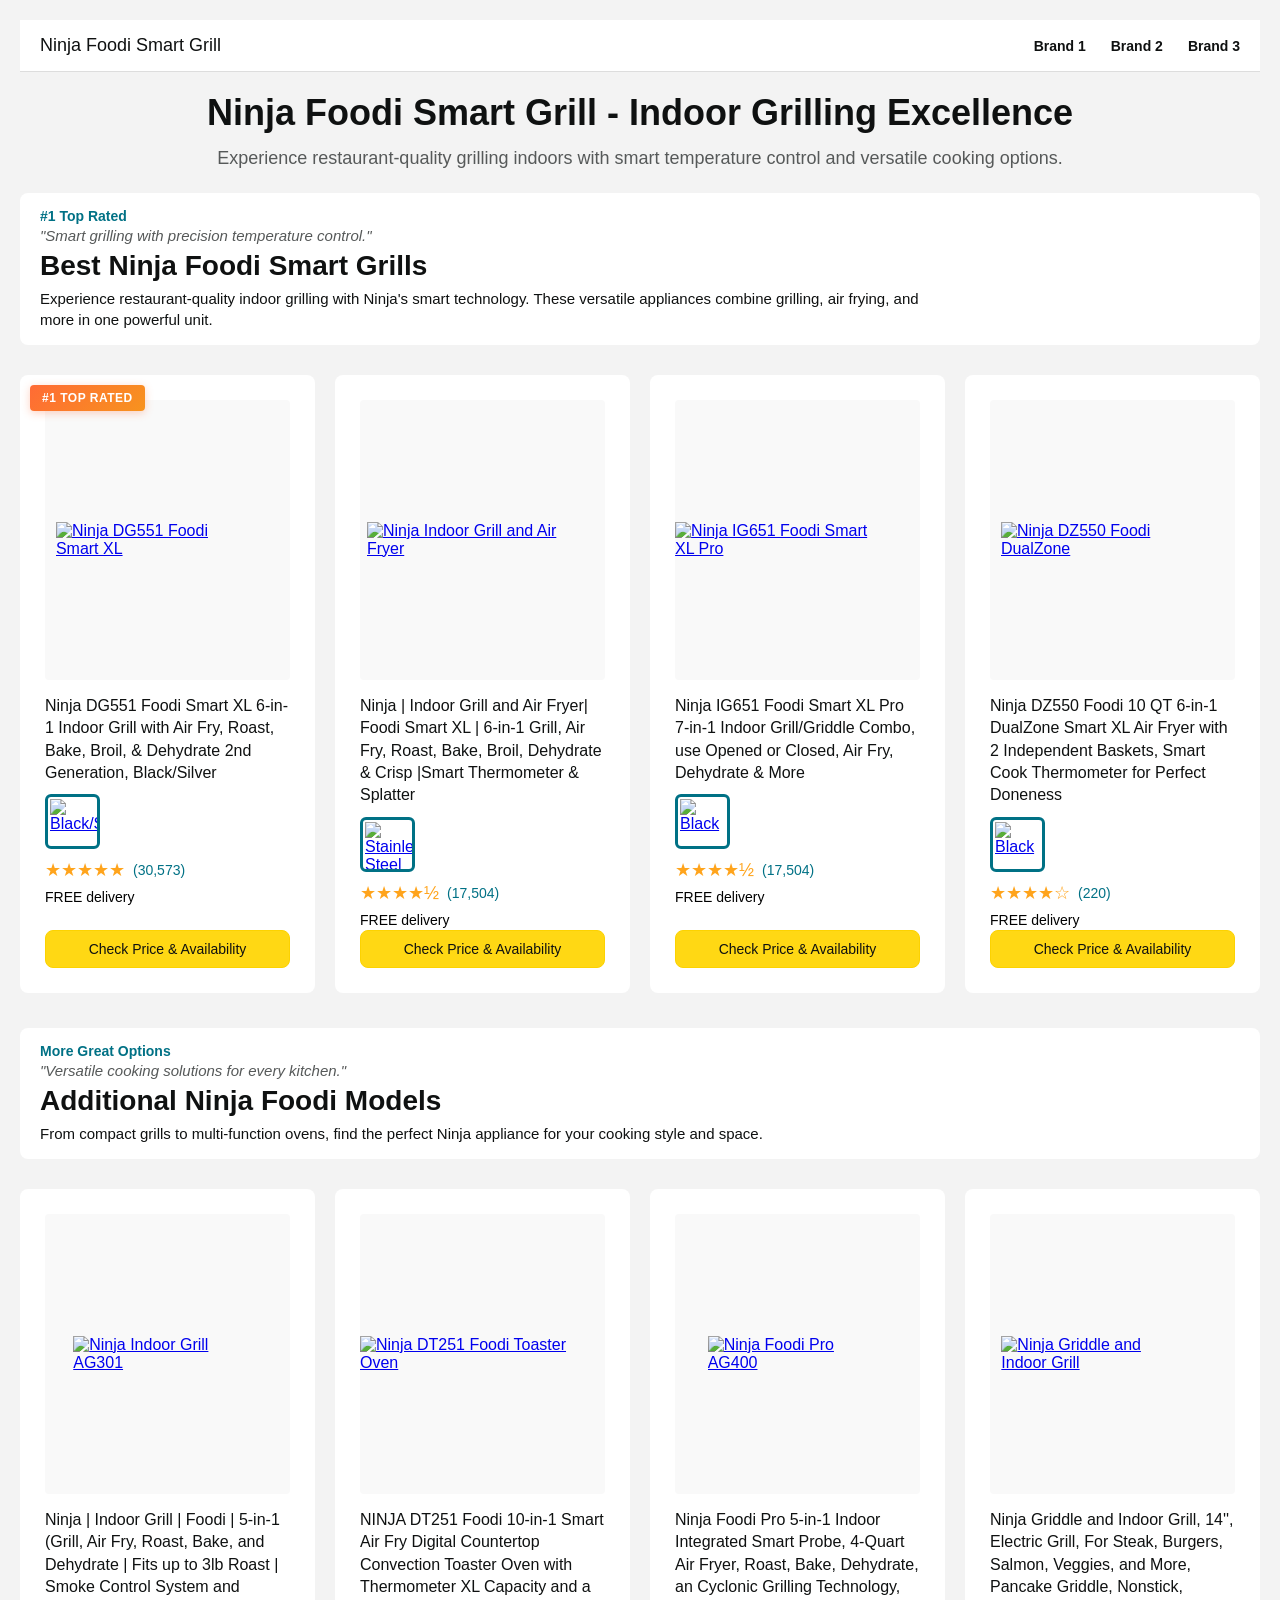
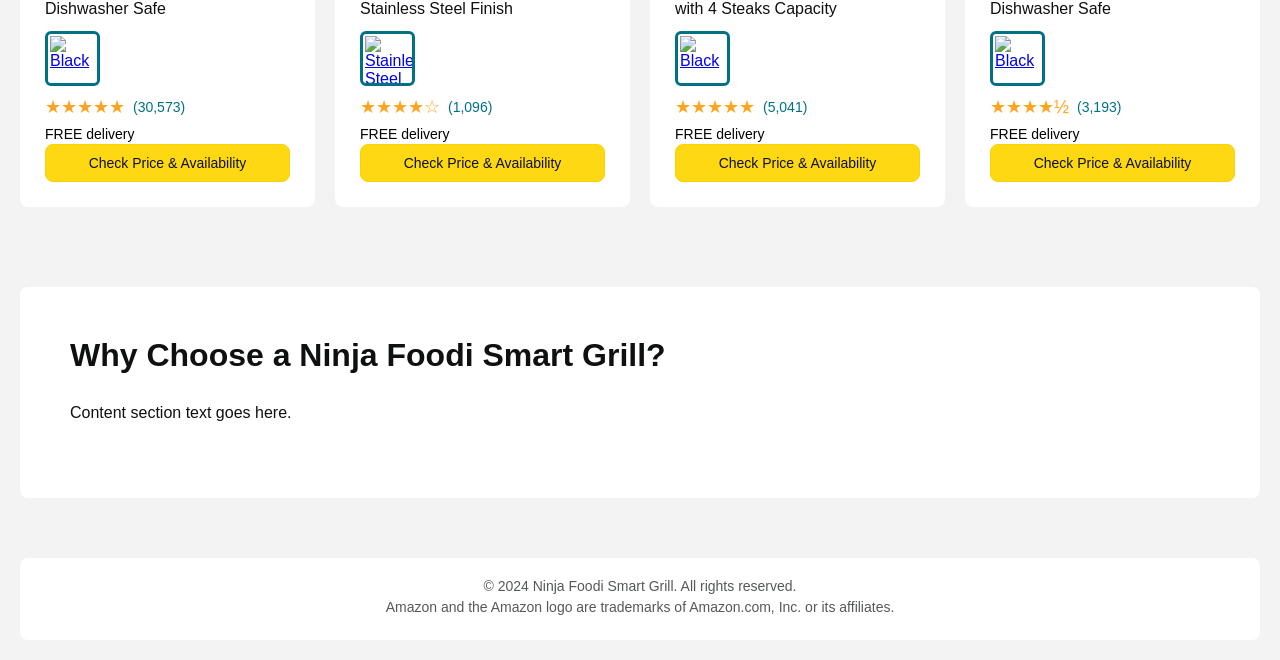
==== index.html @ 4c796dd7 "Add files via upload" ====
<!DOCTYPE html>
<html lang="en">
<head>
    <meta charset="UTF-8">
    <meta name="viewport" content="width=device-width, initial-scale=1.0">
    <title>Ninja Foodi Smart Grill - Top Picks</title>
    <script type="text/javascript">
    (function(c,l,a,r,i,t,y){
        c[a]=c[a]||function(){(c[a].q=c[a].q||[]).push(arguments)};
        t=l.createElement(r);t.async=1;t.src="https://www.clarity.ms/tag/"+i;
        y=l.getElementsByTagName(r)[0];y.parentNode.insertBefore(t,y);
    })(window, document, "clarity", "script", "vccwgn92kl");
</script>
    <style>
        * {margin: 0;padding: 0;box-sizing: border-box;}
        body {font-family: 'Amazon Ember', Arial, sans-serif;background-color: #f3f3f3;padding: 20px;}
        .header {background-color: white;padding: 15px 20px;margin-bottom: 20px;border-bottom: 1px solid #ddd;}
        .header-content {max-width: 1500px;margin: 0 auto;display: flex;align-items: center;gap: 20px;}
        .brand-name {font-size: 18px;font-weight: 400;color: #0F1111;}
        .nav-menu {display: flex;gap: 25px;margin-left: auto;}
        .nav-menu a {text-decoration: none;color: #0F1111;font-size: 14px;font-weight: 600;}
        .products-container {max-width: 1500px;margin: 0 auto;display: grid;grid-template-columns: repeat(4, 1fr);gap: 20px;padding: 20px 0;}
        .rating-container {display: flex;align-items: center;gap: 8px;margin-bottom: 8px;min-height: 20px;}
        .stars {color: #FFA41C;font-size: 18px;}
        .review-count {color: #007185;font-size: 14px;}
        .price-container {display: none;}
        .price {font-size: 24px;color: #0F1111;}
        .delivery-info {font-size: 14px;margin-bottom: 0px;min-height: 18px;}
        .product-card {background-color: white;padding: 25px;border-radius: 8px;display: flex;flex-direction: column;height: 100%;min-height: 520px;position: relative;}
        .product-image-container {width: 100%;height: 280px;display: flex;align-items: center;justify-content: center;margin-bottom: 15px;background-color: #f9f9f9;border-radius: 4px;position: relative;}
        .product-image {max-width: 85%;max-height: 85%;object-fit: contain;}
        .product-title {font-size: 16px;line-height: 1.4;color: #0F1111;margin-bottom: 10px;min-height: 65px;}
        .add-to-cart-btn {background-color: #FFD814;border: 1px solid #FCD200;border-radius: 8px;padding: 10px 20px;font-size: 14px;cursor: pointer;margin-top: auto;width: 100%;font-weight: 400;text-decoration: none;text-align: center;color: #0F1111;display: block;}
        .add-to-cart-btn:hover {background-color: #F7CA00;}
        .color-variants {display: flex;gap: 8px;margin-bottom: 10px;flex-wrap: wrap;}
        .color-variant {width: 55px;height: 55px;border: 2px solid #ddd;border-radius: 6px;cursor: pointer;overflow: hidden;transition: all 0.2s;background-color: white;padding: 2px;}
        .color-variant:hover {border-color: #007185;transform: scale(1.05);}
        .color-variant.selected {border-color: #007185;border-width: 3px;}
        .color-variant img {width: 100%;height: 100%;object-fit: contain;}
        .product-badge {position: absolute;top: 10px;left: 10px;background: linear-gradient(135deg, #FF6B35 0%, #F7931E 100%);color: white;padding: 6px 12px;border-radius: 4px;font-size: 12px;font-weight: 700;text-transform: uppercase;letter-spacing: 0.5px;box-shadow: 0 2px 8px rgba(255,107,53,0.3);z-index: 10;}
        @media (max-width: 1200px) {.products-container {grid-template-columns: repeat(3, 1fr);}}
        @media (max-width: 900px) {.products-container {grid-template-columns: repeat(2, 1fr);}}
        @media (max-width: 600px) {.products-container {grid-template-columns: 1fr;}}
        .content-section {max-width: 1500px;margin: 60px auto;background: white;padding: 50px;border-radius: 8px;}
        .content-section h2 {font-size: 32px;font-weight: 700;color: #0F1111;margin-bottom: 25px;}
        .content-section h3 {font-size: 24px;font-weight: 700;color: #0F1111;margin-top: 30px;margin-bottom: 15px;}
        .content-section p {font-size: 16px;line-height: 1.8;color: #0F1111;margin-bottom: 20px;}
        .content-section ul {margin-left: 30px;margin-bottom: 20px;}
        .content-section li {font-size: 16px;line-height: 1.8;color: #0F1111;margin-bottom: 10px;}
        .faq-item {margin-bottom: 30px;}
        footer {max-width: 1500px;margin: 40px auto 0;padding: 20px;text-align: center;background: white;border-radius: 8px;}
        footer p {font-size: 14px;color: #565959;margin-bottom: 5px;}
    </style>
</head>
<body>
    <div class="header">
        <div class="header-content">
            <div class="brand-name">Ninja Foodi Smart Grill</div>
            <div class="nav-menu">
                <a href="#" target="_blank">Brand 1</a>
                <a href="#" target="_blank">Brand 2</a>
                <a href="#" target="_blank">Brand 3</a>
            </div>
        </div>
    </div>
    <div style="max-width: 1500px; margin: 20px auto; text-align: center;">
        <h1 style="font-size: 36px; font-weight: 700; color: #0F1111; margin-bottom: 10px;">Ninja Foodi Smart Grill - Indoor Grilling Excellence</h1>
        <p style="font-size: 18px; color: #565959; margin-bottom: 20px; line-height: 1.6;">Experience restaurant-quality grilling indoors with smart temperature control and versatile cooking options.</p>
    </div>

    <div style="max-width: 1500px; margin: 15px auto 10px; background: white; padding: 15px 20px; border-radius: 8px;">
        <div style="font-size: 14px; color: #007185; font-weight: 600; margin-bottom: 3px;">#1 Top Rated</div>
        <div style="font-size: 15px; color: #565959; font-style: italic; margin-bottom: 6px;">"Smart grilling with precision temperature control."</div>
        <h2 style="font-size: 28px; font-weight: 700; color: #0F1111; margin-bottom: 6px;">Best Ninja Foodi Smart Grills</h2>
        <p style="font-size: 15px; line-height: 1.4; color: #0F1111; margin-bottom: 0; max-width: 900px;">Experience restaurant-quality indoor grilling with Ninja's smart technology. These versatile appliances combine grilling, air frying, and more in one powerful unit.</p>
    </div>

    <div class="products-container">
        <div class="product-card">
            <span class="product-badge">#1 Top Rated</span>
            <div class="product-image-container">
                <a href="https://www.amazon.com/Ninja-DG551-Dehydrate-Thermometer-Generation/dp/B0B3S5GWX7?dib=eyJ2IjoiMSJ9.[base64].PiYNqYSdk-UiMAXMOnLvXUlSaNfKsjvjcvqlBwYsrRg&dib_tag=se&keywords=ninja%2Bfoodi%2Bsmart%2Bxl%2Bgrill&qid=1773624139&s=kitchen&sr=1-1&th=1&linkCode=ll2&tag=productreviews25-20&linkId=182ce1025c13c81ca47f7bb907656f21&language=en_US&ref_=as_li_ss_tl" target="_blank">
                    <img src="https://m.media-amazon.com/images/I/719PA1zrZ9L._AC_SL1500_.jpg" alt="Ninja DG551 Foodi Smart XL" class="product-image">
                </a>
            </div>
            <div class="product-title">Ninja DG551 Foodi Smart XL 6-in-1 Indoor Grill with Air Fry, Roast, Bake, Broil, & Dehydrate 2nd Generation, Black/Silver</div>
            <div class="color-variants">
                <a href="https://www.amazon.com/Ninja-DG551-Dehydrate-Thermometer-Generation/dp/B0B3S5GWX7?dib=eyJ2IjoiMSJ9.[base64].PiYNqYSdk-UiMAXMOnLvXUlSaNfKsjvjcvqlBwYsrRg&dib_tag=se&keywords=ninja%2Bfoodi%2Bsmart%2Bxl%2Bgrill&qid=1773624139&s=kitchen&sr=1-1&th=1&linkCode=ll2&tag=productreviews25-20&linkId=182ce1025c13c81ca47f7bb907656f21&language=en_US&ref_=as_li_ss_tl" target="_blank" class="color-variant selected">
                    <img src="https://m.media-amazon.com/images/I/719PA1zrZ9L._AC_SL1500_.jpg" alt="Black/Silver">
                </a>
            </div>
            <div class="rating-container">
                <span class="stars">★★★★★</span>
                <span class="review-count">(30,573)</span>
            </div>
            <div class="price-container">
                <span class="price">$299.99</span>
            </div>
            <div class="delivery-info">FREE delivery</div>
            <a href="https://www.amazon.com/Ninja-DG551-Dehydrate-Thermometer-Generation/dp/B0B3S5GWX7?dib=eyJ2IjoiMSJ9.[base64].PiYNqYSdk-UiMAXMOnLvXUlSaNfKsjvjcvqlBwYsrRg&dib_tag=se&keywords=ninja%2Bfoodi%2Bsmart%2Bxl%2Bgrill&qid=1773624139&s=kitchen&sr=1-1&th=1&linkCode=ll2&tag=productreviews25-20&linkId=182ce1025c13c81ca47f7bb907656f21&language=en_US&ref_=as_li_ss_tl" class="add-to-cart-btn" target="_blank">Check Price & Availability</a>
        </div>
        <div class="product-card">
            <div class="product-image-container">
                <a href="https://www.amazon.com/Ninja-FG551-Dehydrate-Thermometer-stainless/dp/B089TQ82WT?dib=eyJ2IjoiMSJ9.[base64].PiYNqYSdk-UiMAXMOnLvXUlSaNfKsjvjcvqlBwYsrRg&dib_tag=se&keywords=ninja%2Bfoodi%2Bsmart%2Bxl%2Bgrill&qid=1773624139&s=kitchen&sr=1-4&th=1&linkCode=ll2&tag=productreviews25-20&linkId=18949764079c34e1cd3c2ff588008f6b&language=en_US&ref_=as_li_ss_tl" target="_blank">
                    <img src="https://m.media-amazon.com/images/I/81m2zZF2jnL._AC_SL1500_.jpg" alt="Ninja Indoor Grill and Air Fryer" class="product-image">
                </a>
            </div>
            <div class="product-title">Ninja | Indoor Grill and Air Fryer| Foodi Smart XL | 6-in-1 Grill, Air Fry, Roast, Bake, Broil, Dehydrate & Crisp |Smart Thermometer & Splatter</div>
            <div class="color-variants">
                <a href="https://www.amazon.com/Ninja-FG551-Dehydrate-Thermometer-stainless/dp/B089TQ82WT?dib=eyJ2IjoiMSJ9.[base64].PiYNqYSdk-UiMAXMOnLvXUlSaNfKsjvjcvqlBwYsrRg&dib_tag=se&keywords=ninja%2Bfoodi%2Bsmart%2Bxl%2Bgrill&qid=1773624139&s=kitchen&sr=1-4&th=1&linkCode=ll2&tag=productreviews25-20&linkId=18949764079c34e1cd3c2ff588008f6b&language=en_US&ref_=as_li_ss_tl" target="_blank" class="color-variant selected">
                    <img src="https://m.media-amazon.com/images/I/81m2zZF2jnL._AC_SL1500_.jpg" alt="Stainless Steel">
                </a>
            </div>
            <div class="rating-container">
                <span class="stars">★★★★½</span>
                <span class="review-count">(17,504)</span>
            </div>
            <div class="price-container">
                <span class="price">$279.99</span>
            </div>
            <div class="delivery-info">FREE delivery</div>
            <a href="https://www.amazon.com/Ninja-FG551-Dehydrate-Thermometer-stainless/dp/B089TQ82WT?dib=eyJ2IjoiMSJ9.[base64].PiYNqYSdk-UiMAXMOnLvXUlSaNfKsjvjcvqlBwYsrRg&dib_tag=se&keywords=ninja%2Bfoodi%2Bsmart%2Bxl%2Bgrill&qid=1773624139&s=kitchen&sr=1-4&th=1&linkCode=ll2&tag=productreviews25-20&linkId=18949764079c34e1cd3c2ff588008f6b&language=en_US&ref_=as_li_ss_tl" class="add-to-cart-btn" target="_blank">Check Price & Availability</a>
        </div>
        <div class="product-card">
            <div class="product-image-container">
                <a href="https://www.amazon.com/Ninja-IG651-Griddle-Dehydrate-Thermometer/dp/B09B82LJ21?dib=eyJ2IjoiMSJ9.[base64].PiYNqYSdk-UiMAXMOnLvXUlSaNfKsjvjcvqlBwYsrRg&dib_tag=se&keywords=ninja%2Bfoodi%2Bsmart%2Bxl%2Bgrill&qid=1773624139&s=kitchen&sr=1-5&th=1&linkCode=ll2&tag=productreviews25-20&linkId=1e8de07eed57a192db7719988d62b64b&language=en_US&ref_=as_li_ss_tl" target="_blank">
                    <img src="https://m.media-amazon.com/images/I/81qUHmm7I4L._AC_SL1500_.jpg" alt="Ninja IG651 Foodi Smart XL Pro" class="product-image">
                </a>
            </div>
            <div class="product-title">Ninja IG651 Foodi Smart XL Pro 7-in-1 Indoor Grill/Griddle Combo, use Opened or Closed, Air Fry, Dehydrate & More</div>
            <div class="color-variants">
                <a href="https://www.amazon.com/Ninja-IG651-Griddle-Dehydrate-Thermometer/dp/B09B82LJ21?dib=eyJ2IjoiMSJ9.[base64].PiYNqYSdk-UiMAXMOnLvXUlSaNfKsjvjcvqlBwYsrRg&dib_tag=se&keywords=ninja%2Bfoodi%2Bsmart%2Bxl%2Bgrill&qid=1773624139&s=kitchen&sr=1-5&th=1&linkCode=ll2&tag=productreviews25-20&linkId=1e8de07eed57a192db7719988d62b64b&language=en_US&ref_=as_li_ss_tl" target="_blank" class="color-variant selected">
                    <img src="https://m.media-amazon.com/images/I/81qUHmm7I4L._AC_SL1500_.jpg" alt="Black">
                </a>
            </div>
            <div class="rating-container">
                <span class="stars">★★★★½</span>
                <span class="review-count">(17,504)</span>
            </div>
            <div class="price-container">
                <span class="price">$349.99</span>
            </div>
            <div class="delivery-info">FREE delivery</div>
            <a href="https://www.amazon.com/Ninja-IG651-Griddle-Dehydrate-Thermometer/dp/B09B82LJ21?dib=eyJ2IjoiMSJ9.[base64].PiYNqYSdk-UiMAXMOnLvXUlSaNfKsjvjcvqlBwYsrRg&dib_tag=se&keywords=ninja%2Bfoodi%2Bsmart%2Bxl%2Bgrill&qid=1773624139&s=kitchen&sr=1-5&th=1&linkCode=ll2&tag=productreviews25-20&linkId=1e8de07eed57a192db7719988d62b64b&language=en_US&ref_=as_li_ss_tl" class="add-to-cart-btn" target="_blank">Check Price & Availability</a>
        </div>
        <div class="product-card">
            <div class="product-image-container">
                <a href="https://www.amazon.com/Ninja-DualZone-Independent-Thermometer-Dehydrate/dp/B0BCH475T7?dib=eyJ2IjoiMSJ9.[base64].PiYNqYSdk-UiMAXMOnLvXUlSaNfKsjvjcvqlBwYsrRg&dib_tag=se&keywords=ninja%2Bfoodi%2Bsmart%2Bxl%2Bgrill&qid=1773624139&s=kitchen&sr=1-7-spons&sp_csd=d2lkZ2V0TmFtZT1zcF9tdGY&th=1&linkCode=ll2&tag=productreviews25-20&linkId=01f608f64d033d029b482454e606ce5d&language=en_US&ref_=as_li_ss_tl" target="_blank">
                    <img src="https://m.media-amazon.com/images/I/71rqZuUUDrL._AC_SL1500_.jpg" alt="Ninja DZ550 Foodi DualZone" class="product-image">
                </a>
            </div>
            <div class="product-title">Ninja DZ550 Foodi 10 QT 6-in-1 DualZone Smart XL Air Fryer with 2 Independent Baskets, Smart Cook Thermometer for Perfect Doneness</div>
            <div class="color-variants">
                <a href="https://www.amazon.com/Ninja-DualZone-Independent-Thermometer-Dehydrate/dp/B0BCH475T7?dib=eyJ2IjoiMSJ9.[base64].PiYNqYSdk-UiMAXMOnLvXUlSaNfKsjvjcvqlBwYsrRg&dib_tag=se&keywords=ninja%2Bfoodi%2Bsmart%2Bxl%2Bgrill&qid=1773624139&s=kitchen&sr=1-7-spons&sp_csd=d2lkZ2V0TmFtZT1zcF9tdGY&th=1&linkCode=ll2&tag=productreviews25-20&linkId=01f608f64d033d029b482454e606ce5d&language=en_US&ref_=as_li_ss_tl" target="_blank" class="color-variant selected">
                    <img src="https://m.media-amazon.com/images/I/71rqZuUUDrL._AC_SL1500_.jpg" alt="Black">
                </a>
            </div>
            <div class="rating-container">
                <span class="stars">★★★★☆</span>
                <span class="review-count">(220)</span>
            </div>
            <div class="price-container">
                <span class="price">$229.99</span>
            </div>
            <div class="delivery-info">FREE delivery</div>
            <a href="https://www.amazon.com/Ninja-DualZone-Independent-Thermometer-Dehydrate/dp/B0BCH475T7?dib=eyJ2IjoiMSJ9.[base64].PiYNqYSdk-UiMAXMOnLvXUlSaNfKsjvjcvqlBwYsrRg&dib_tag=se&keywords=ninja%2Bfoodi%2Bsmart%2Bxl%2Bgrill&qid=1773624139&s=kitchen&sr=1-7-spons&sp_csd=d2lkZ2V0TmFtZT1zcF9tdGY&th=1&linkCode=ll2&tag=productreviews25-20&linkId=01f608f64d033d029b482454e606ce5d&language=en_US&ref_=as_li_ss_tl" class="add-to-cart-btn" target="_blank">Check Price & Availability</a>
        </div>
    </div>

    <div style="max-width: 1500px; margin: 15px auto 10px; background: white; padding: 15px 20px; border-radius: 8px;">
        <div style="font-size: 14px; color: #007185; font-weight: 600; margin-bottom: 3px;">More Great Options</div>
        <div style="font-size: 15px; color: #565959; font-style: italic; margin-bottom: 6px;">"Versatile cooking solutions for every kitchen."</div>
        <h2 style="font-size: 28px; font-weight: 700; color: #0F1111; margin-bottom: 6px;">Additional Ninja Foodi Models</h2>
        <p style="font-size: 15px; line-height: 1.4; color: #0F1111; margin-bottom: 0; max-width: 900px;">From compact grills to multi-function ovens, find the perfect Ninja appliance for your cooking style and space.</p>
    </div>

    <div class="products-container">
        <div class="product-card">
            <div class="product-image-container">
                <a href="https://www.amazon.com/Ninja-Dehydrate-Indoor-Electric-AG301/dp/B07S76WBGF?dib=eyJ2IjoiMSJ9.[base64].PiYNqYSdk-UiMAXMOnLvXUlSaNfKsjvjcvqlBwYsrRg&dib_tag=se&keywords=ninja%2Bfoodi%2Bsmart%2Bxl%2Bgrill&qid=1773624139&s=kitchen&sr=1-9&th=1&linkCode=ll2&tag=productreviews25-20&linkId=f90d820d57d2461e4c3c1739401e539f&language=en_US&ref_=as_li_ss_tl" target="_blank">
                    <img src="https://m.media-amazon.com/images/I/71pesv1jI9L._AC_SL1500_.jpg" alt="Ninja Indoor Grill AG301" class="product-image">
                </a>
            </div>
            <div class="product-title">Ninja | Indoor Grill | Foodi | 5-in-1 (Grill, Air Fry, Roast, Bake, and Dehydrate | Fits up to 3lb Roast | Smoke Control System and Dishwasher Safe</div>
            <div class="color-variants">
                <a href="https://www.amazon.com/Ninja-Dehydrate-Indoor-Electric-AG301/dp/B07S76WBGF?dib=eyJ2IjoiMSJ9.[base64].PiYNqYSdk-UiMAXMOnLvXUlSaNfKsjvjcvqlBwYsrRg&dib_tag=se&keywords=ninja%2Bfoodi%2Bsmart%2Bxl%2Bgrill&qid=1773624139&s=kitchen&sr=1-9&th=1&linkCode=ll2&tag=productreviews25-20&linkId=f90d820d57d2461e4c3c1739401e539f&language=en_US&ref_=as_li_ss_tl" target="_blank" class="color-variant selected">
                    <img src="https://m.media-amazon.com/images/I/71pesv1jI9L._AC_SL1500_.jpg" alt="Black">
                </a>
            </div>
            <div class="rating-container">
                <span class="stars">★★★★★</span>
                <span class="review-count">(30,573)</span>
            </div>
            <div class="price-container">
                <span class="price">$159.99</span>
            </div>
            <div class="delivery-info">FREE delivery</div>
            <a href="https://www.amazon.com/Ninja-Dehydrate-Indoor-Electric-AG301/dp/B07S76WBGF?dib=eyJ2IjoiMSJ9.[base64].PiYNqYSdk-UiMAXMOnLvXUlSaNfKsjvjcvqlBwYsrRg&dib_tag=se&keywords=ninja%2Bfoodi%2Bsmart%2Bxl%2Bgrill&qid=1773624139&s=kitchen&sr=1-9&th=1&linkCode=ll2&tag=productreviews25-20&linkId=f90d820d57d2461e4c3c1739401e539f&language=en_US&ref_=as_li_ss_tl" class="add-to-cart-btn" target="_blank">Check Price & Availability</a>
        </div>
        <div class="product-card">
            <div class="product-image-container">
                <a href="https://www.amazon.com/Ninja-Countertop-Convection-Thermometer-Stainless/dp/B092L87CRG?dib=eyJ2IjoiMSJ9.[base64].PiYNqYSdk-UiMAXMOnLvXUlSaNfKsjvjcvqlBwYsrRg&dib_tag=se&keywords=ninja%2Bfoodi%2Bsmart%2Bxl%2Bgrill&qid=1773624139&s=kitchen&sr=1-10-spons&sp_csd=d2lkZ2V0TmFtZT1zcF9tdGY&th=1&linkCode=ll2&tag=productreviews25-20&linkId=c70aaa25936eab495efab8ca1879ee2e&language=en_US&ref_=as_li_ss_tl" target="_blank">
                    <img src="https://m.media-amazon.com/images/I/81wjvlr3a1L._AC_SL1500_.jpg" alt="Ninja DT251 Foodi Toaster Oven" class="product-image">
                </a>
            </div>
            <div class="product-title">NINJA DT251 Foodi 10-in-1 Smart Air Fry Digital Countertop Convection Toaster Oven with Thermometer XL Capacity and a Stainless Steel Finish</div>
            <div class="color-variants">
                <a href="https://www.amazon.com/Ninja-Countertop-Convection-Thermometer-Stainless/dp/B092L87CRG?dib=eyJ2IjoiMSJ9.[base64].PiYNqYSdk-UiMAXMOnLvXUlSaNfKsjvjcvqlBwYsrRg&dib_tag=se&keywords=ninja%2Bfoodi%2Bsmart%2Bxl%2Bgrill&qid=1773624139&s=kitchen&sr=1-10-spons&sp_csd=d2lkZ2V0TmFtZT1zcF9tdGY&th=1&linkCode=ll2&tag=productreviews25-20&linkId=c70aaa25936eab495efab8ca1879ee2e&language=en_US&ref_=as_li_ss_tl" target="_blank" class="color-variant selected">
                    <img src="https://m.media-amazon.com/images/I/81wjvlr3a1L._AC_SL1500_.jpg" alt="Stainless Steel">
                </a>
            </div>
            <div class="rating-container">
                <span class="stars">★★★★☆</span>
                <span class="review-count">(1,096)</span>
            </div>
            <div class="price-container">
                <span class="price">$299.99</span>
            </div>
            <div class="delivery-info">FREE delivery</div>
            <a href="https://www.amazon.com/Ninja-Countertop-Convection-Thermometer-Stainless/dp/B092L87CRG?dib=eyJ2IjoiMSJ9.[base64].PiYNqYSdk-UiMAXMOnLvXUlSaNfKsjvjcvqlBwYsrRg&dib_tag=se&keywords=ninja%2Bfoodi%2Bsmart%2Bxl%2Bgrill&qid=1773624139&s=kitchen&sr=1-10-spons&sp_csd=d2lkZ2V0TmFtZT1zcF9tdGY&th=1&linkCode=ll2&tag=productreviews25-20&linkId=c70aaa25936eab495efab8ca1879ee2e&language=en_US&ref_=as_li_ss_tl" class="add-to-cart-btn" target="_blank">Check Price & Availability</a>
        </div>
        <div class="product-card">
            <div class="product-image-container">
                <a href="https://www.amazon.com/Ninja-Integrated-Technology-Dehydrate-AG400/dp/B07W6JVQNP?dib=eyJ2IjoiMSJ9.[base64].PiYNqYSdk-UiMAXMOnLvXUlSaNfKsjvjcvqlBwYsrRg&dib_tag=se&keywords=ninja%2Bfoodi%2Bsmart%2Bxl%2Bgrill&qid=1773624139&s=kitchen&sr=1-16&th=1&linkCode=ll2&tag=productreviews25-20&linkId=c527e90a23df632f3edbb40f3a32f228&language=en_US&ref_=as_li_ss_tl" target="_blank">
                    <img src="https://m.media-amazon.com/images/I/61BnoRMmAdL._AC_SL1500_.jpg" alt="Ninja Foodi Pro AG400" class="product-image">
                </a>
            </div>
            <div class="product-title">Ninja Foodi Pro 5-in-1 Indoor Integrated Smart Probe, 4-Quart Air Fryer, Roast, Bake, Dehydrate, an Cyclonic Grilling Technology, with 4 Steaks Capacity</div>
            <div class="color-variants">
                <a href="https://www.amazon.com/Ninja-Integrated-Technology-Dehydrate-AG400/dp/B07W6JVQNP?dib=eyJ2IjoiMSJ9.[base64].PiYNqYSdk-UiMAXMOnLvXUlSaNfKsjvjcvqlBwYsrRg&dib_tag=se&keywords=ninja%2Bfoodi%2Bsmart%2Bxl%2Bgrill&qid=1773624139&s=kitchen&sr=1-16&th=1&linkCode=ll2&tag=productreviews25-20&linkId=c527e90a23df632f3edbb40f3a32f228&language=en_US&ref_=as_li_ss_tl" target="_blank" class="color-variant selected">
                    <img src="https://m.media-amazon.com/images/I/61BnoRMmAdL._AC_SL1500_.jpg" alt="Black">
                </a>
            </div>
            <div class="rating-container">
                <span class="stars">★★★★★</span>
                <span class="review-count">(5,041)</span>
            </div>
            <div class="price-container">
                <span class="price">$189.99</span>
            </div>
            <div class="delivery-info">FREE delivery</div>
            <a href="https://www.amazon.com/Ninja-Integrated-Technology-Dehydrate-AG400/dp/B07W6JVQNP?dib=eyJ2IjoiMSJ9.[base64].PiYNqYSdk-UiMAXMOnLvXUlSaNfKsjvjcvqlBwYsrRg&dib_tag=se&keywords=ninja%2Bfoodi%2Bsmart%2Bxl%2Bgrill&qid=1773624139&s=kitchen&sr=1-16&th=1&linkCode=ll2&tag=productreviews25-20&linkId=c527e90a23df632f3edbb40f3a32f228&language=en_US&ref_=as_li_ss_tl" class="add-to-cart-btn" target="_blank">Check Price & Availability</a>
        </div>
        <div class="product-card">
            <div class="product-image-container">
                <a href="https://www.amazon.com/Ninja-GR101-Smokeless-Interchangeable-Dishwasher-Safe/dp/B0C8VHBBZK?&linkCode=ll2&tag=productreviews25-20&linkId=52b3be8518bed9dca7b77ef6fffb1bac&language=en_US&ref_=as_li_ss_tl" target="_blank">
                    <img src="https://m.media-amazon.com/images/I/81ngtMEQgoL._AC_SL1500_.jpg" alt="Ninja Griddle and Indoor Grill" class="product-image">
                </a>
            </div>
            <div class="product-title">Ninja Griddle and Indoor Grill, 14'', Electric Grill, For Steak, Burgers, Salmon, Veggies, and More, Pancake Griddle, Nonstick, Dishwasher Safe</div>
            <div class="color-variants">
                <a href="https://www.amazon.com/Ninja-GR101-Smokeless-Interchangeable-Dishwasher-Safe/dp/B0C8VHBBZK?&linkCode=ll2&tag=productreviews25-20&linkId=52b3be8518bed9dca7b77ef6fffb1bac&language=en_US&ref_=as_li_ss_tl" target="_blank" class="color-variant selected">
                    <img src="https://m.media-amazon.com/images/I/81ngtMEQgoL._AC_SL1500_.jpg" alt="Black">
                </a>
            </div>
            <div class="rating-container">
                <span class="stars">★★★★½</span>
                <span class="review-count">(3,193)</span>
            </div>
            <div class="price-container">
                <span class="price">$129.99</span>
            </div>
            <div class="delivery-info">FREE delivery</div>
            <a href="https://www.amazon.com/Ninja-GR101-Smokeless-Interchangeable-Dishwasher-Safe/dp/B0C8VHBBZK?&linkCode=ll2&tag=productreviews25-20&linkId=52b3be8518bed9dca7b77ef6fffb1bac&language=en_US&ref_=as_li_ss_tl" class="add-to-cart-btn" target="_blank">Check Price & Availability</a>
        </div>
    </div>

    <div class="content-section">
        <h2>Why Choose a Ninja Foodi Smart Grill?</h2>
        <p>Content section text goes here.</p>
    </div>

    <footer>
        <p>&copy; 2024 Ninja Foodi Smart Grill. All rights reserved.</p>
        <p>Amazon and the Amazon logo are trademarks of Amazon.com, Inc. or its affiliates.</p>
    </footer>
</body>
</html>
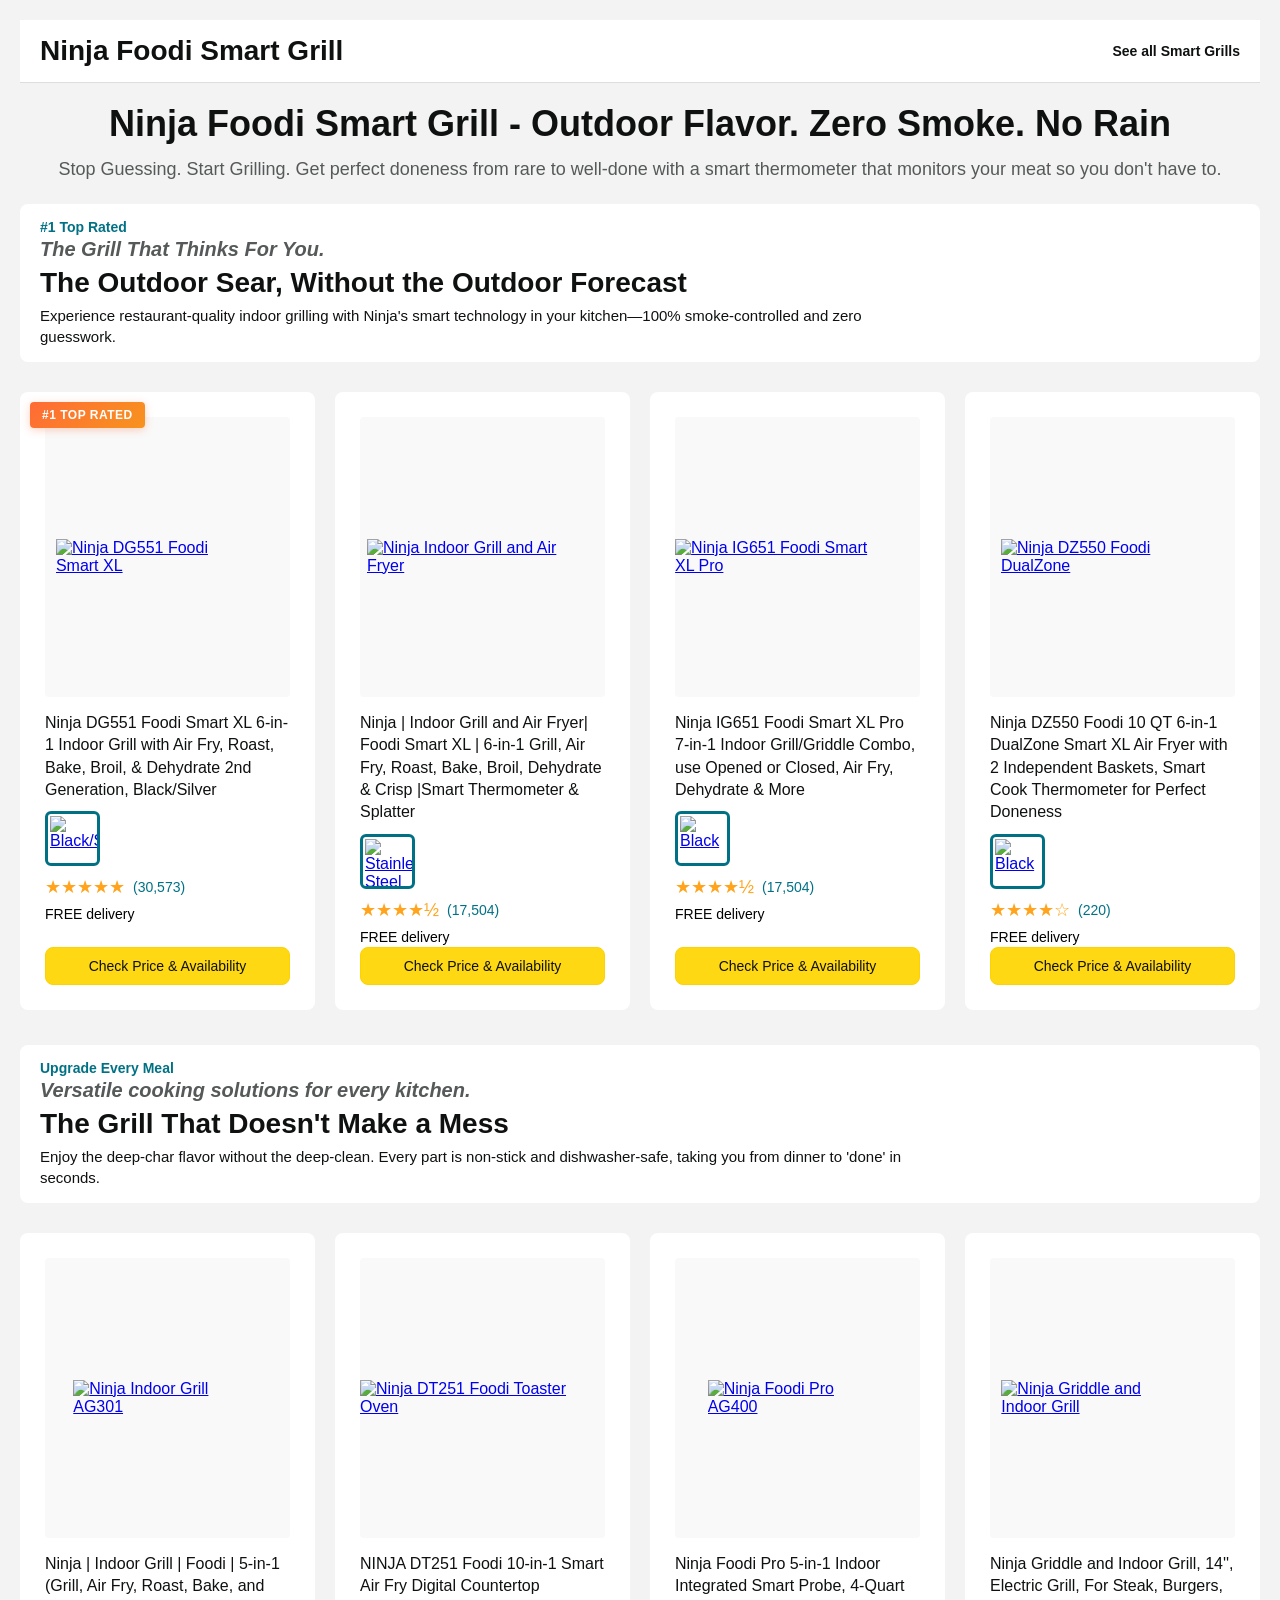
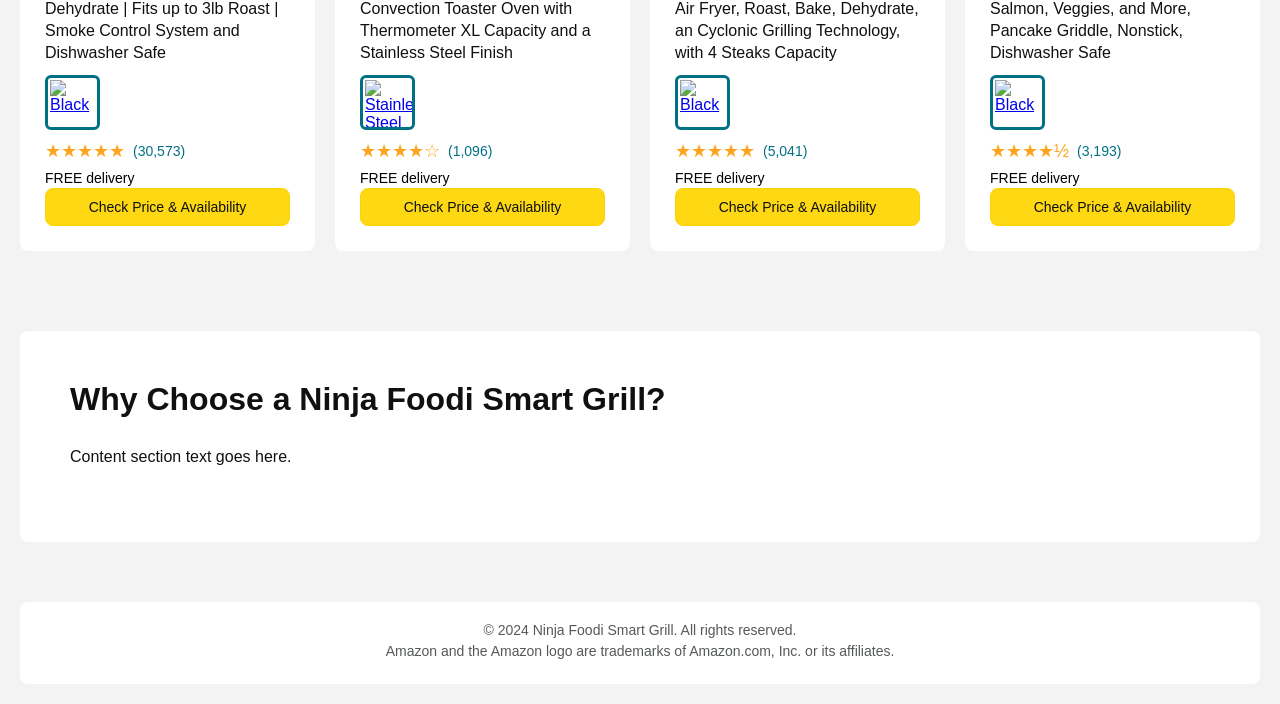
==== commit aed994b4: "Add files via upload" ====
--- a/index.html
+++ b/index.html
@@ -15,8 +15,8 @@
         * {margin: 0;padding: 0;box-sizing: border-box;}
         body {font-family: 'Amazon Ember', Arial, sans-serif;background-color: #f3f3f3;padding: 20px;}
         .header {background-color: white;padding: 15px 20px;margin-bottom: 20px;border-bottom: 1px solid #ddd;}
-        .header-content {max-width: 1500px;margin: 0 auto;display: flex;align-items: center;gap: 20px;}
-        .brand-name {font-size: 18px;font-weight: 400;color: #0F1111;}
+        .header-content {max-width: 1500px;margin: 0 auto;display: flex;align-items: center;justify-content: center;gap: 20px;}
+        .brand-name {font-size: 28px;font-weight: 700;color: #0F1111;}
         .nav-menu {display: flex;gap: 25px;margin-left: auto;}
         .nav-menu a {text-decoration: none;color: #0F1111;font-size: 14px;font-weight: 600;}
         .products-container {max-width: 1500px;margin: 0 auto;display: grid;grid-template-columns: repeat(4, 1fr);gap: 20px;padding: 20px 0;}
@@ -57,22 +57,20 @@
         <div class="header-content">
             <div class="brand-name">Ninja Foodi Smart Grill</div>
             <div class="nav-menu">
-                <a href="#" target="_blank">Brand 1</a>
-                <a href="#" target="_blank">Brand 2</a>
-                <a href="#" target="_blank">Brand 3</a>
+                <a href="https://www.amazon.com/stores/page/AF56B75B-DEA9-4270-94C6-DCEC3FF922D4?ingress=2&lp_context_asin=B0B3S5GWX7&lp_context_query=ninja+foodi+smart+xl+grill&visitId=07bbb907-415e-4e5b-869e-e13c67d28ab5&store_ref=bl_ast_dp_brandlogo_sto&linkCode=ll2&tag=productreviews25-20&linkId=4114713168ef4f0ef26120d1660f842b&language=en_US&ref_=as_li_ss_tl" target="_blank">See all Smart Grills</a>
             </div>
         </div>
     </div>
     <div style="max-width: 1500px; margin: 20px auto; text-align: center;">
-        <h1 style="font-size: 36px; font-weight: 700; color: #0F1111; margin-bottom: 10px;">Ninja Foodi Smart Grill - Indoor Grilling Excellence</h1>
-        <p style="font-size: 18px; color: #565959; margin-bottom: 20px; line-height: 1.6;">Experience restaurant-quality grilling indoors with smart temperature control and versatile cooking options.</p>
+        <h1 style="font-size: 36px; font-weight: 700; color: #0F1111; margin-bottom: 10px;">Ninja Foodi Smart Grill - Outdoor Flavor. Zero Smoke. No Rain</h1>
+        <p style="font-size: 18px; color: #565959; margin-bottom: 20px; line-height: 1.6;">Stop Guessing. Start Grilling. Get perfect doneness from rare to well-done with a smart thermometer that monitors your meat so you don't have to.</p>
     </div>
 
     <div style="max-width: 1500px; margin: 15px auto 10px; background: white; padding: 15px 20px; border-radius: 8px;">
         <div style="font-size: 14px; color: #007185; font-weight: 600; margin-bottom: 3px;">#1 Top Rated</div>
-        <div style="font-size: 15px; color: #565959; font-style: italic; margin-bottom: 6px;">"Smart grilling with precision temperature control."</div>
-        <h2 style="font-size: 28px; font-weight: 700; color: #0F1111; margin-bottom: 6px;">Best Ninja Foodi Smart Grills</h2>
-        <p style="font-size: 15px; line-height: 1.4; color: #0F1111; margin-bottom: 0; max-width: 900px;">Experience restaurant-quality indoor grilling with Ninja's smart technology. These versatile appliances combine grilling, air frying, and more in one powerful unit.</p>
+        <div style="font-size: 20px; color: #565959; font-style: italic; font-weight: 700; margin-bottom: 6px;">The Grill That Thinks For You.</div>
+        <h2 style="font-size: 28px; font-weight: 700; color: #0F1111; margin-bottom: 6px;">The Outdoor Sear, Without the Outdoor Forecast</h2>
+        <p style="font-size: 15px; line-height: 1.4; color: #0F1111; margin-bottom: 0; max-width: 900px;">Experience restaurant-quality indoor grilling with Ninja's smart technology in your kitchen—100% smoke-controlled and zero guesswork.</p>
     </div>
 
     <div class="products-container">
@@ -168,10 +166,10 @@
     </div>
 
     <div style="max-width: 1500px; margin: 15px auto 10px; background: white; padding: 15px 20px; border-radius: 8px;">
-        <div style="font-size: 14px; color: #007185; font-weight: 600; margin-bottom: 3px;">More Great Options</div>
-        <div style="font-size: 15px; color: #565959; font-style: italic; margin-bottom: 6px;">"Versatile cooking solutions for every kitchen."</div>
-        <h2 style="font-size: 28px; font-weight: 700; color: #0F1111; margin-bottom: 6px;">Additional Ninja Foodi Models</h2>
-        <p style="font-size: 15px; line-height: 1.4; color: #0F1111; margin-bottom: 0; max-width: 900px;">From compact grills to multi-function ovens, find the perfect Ninja appliance for your cooking style and space.</p>
+        <div style="font-size: 14px; color: #007185; font-weight: 600; margin-bottom: 3px;">Upgrade Every Meal</div>
+        <div style="font-size: 20px; color: #565959; font-style: italic; font-weight: 700; margin-bottom: 6px;">Versatile cooking solutions for every kitchen.</div>
+        <h2 style="font-size: 28px; font-weight: 700; color: #0F1111; margin-bottom: 6px;">The Grill That Doesn't Make a Mess</h2>
+        <p style="font-size: 15px; line-height: 1.4; color: #0F1111; margin-bottom: 0; max-width: 900px;">Enjoy the deep-char flavor without the deep-clean. Every part is non-stick and dishwasher-safe, taking you from dinner to 'done' in seconds.</p>
     </div>
 
     <div class="products-container">
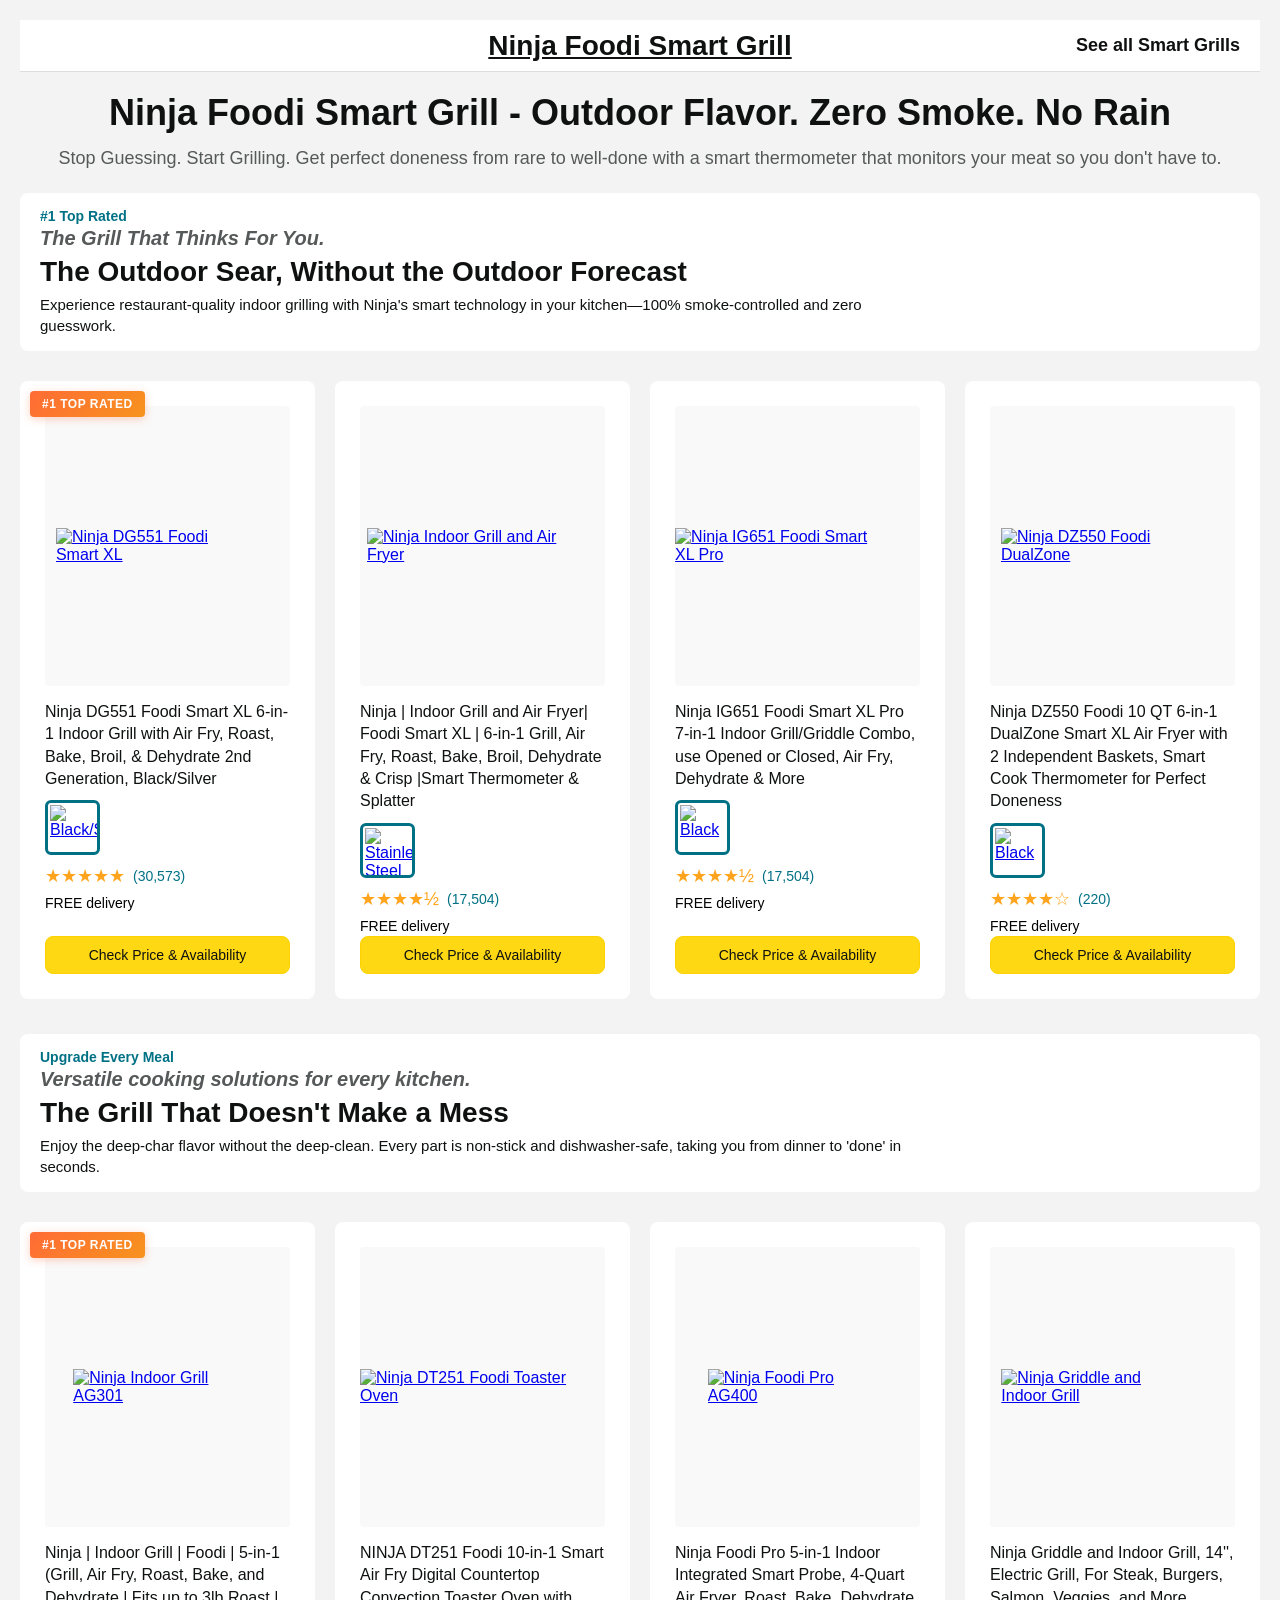
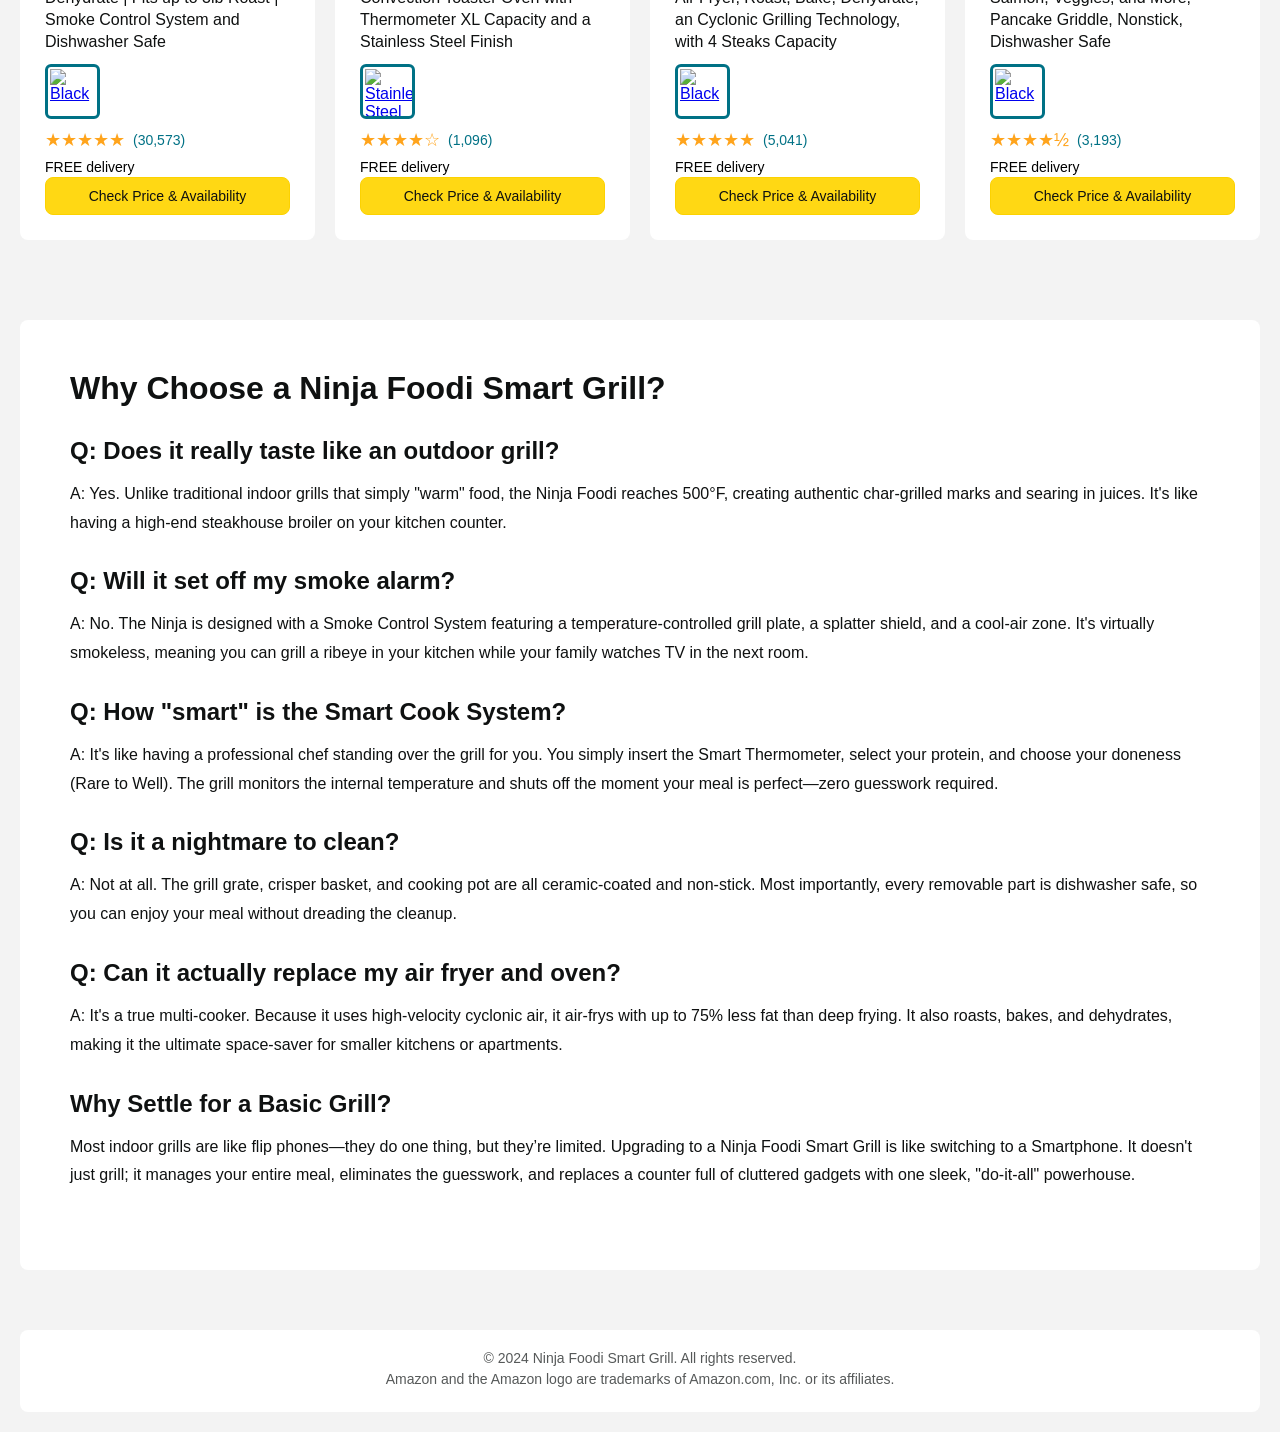
==== commit cd0dd1cc: "Add files via upload" ====
--- a/index.html
+++ b/index.html
@@ -15,10 +15,10 @@
         * {margin: 0;padding: 0;box-sizing: border-box;}
         body {font-family: 'Amazon Ember', Arial, sans-serif;background-color: #f3f3f3;padding: 20px;}
         .header {background-color: white;padding: 15px 20px;margin-bottom: 20px;border-bottom: 1px solid #ddd;}
-        .header-content {max-width: 1500px;margin: 0 auto;display: flex;align-items: center;justify-content: center;gap: 20px;}
-        .brand-name {font-size: 28px;font-weight: 700;color: #0F1111;}
+        .header-content {max-width: 1500px;margin: 0 auto;display: flex;align-items: center;justify-content: space-between;gap: 20px;}
+        .brand-name {font-size: 28px;font-weight: 700;color: #0F1111;position: absolute;left: 50%;transform: translateX(-50%);}
         .nav-menu {display: flex;gap: 25px;margin-left: auto;}
-        .nav-menu a {text-decoration: none;color: #0F1111;font-size: 14px;font-weight: 600;}
+        .nav-menu a {text-decoration: none;color: #0F1111;font-size: 18px;font-weight: 600;}
         .products-container {max-width: 1500px;margin: 0 auto;display: grid;grid-template-columns: repeat(4, 1fr);gap: 20px;padding: 20px 0;}
         .rating-container {display: flex;align-items: center;gap: 8px;margin-bottom: 8px;min-height: 20px;}
         .stars {color: #FFA41C;font-size: 18px;}
@@ -55,7 +55,7 @@
 <body>
     <div class="header">
         <div class="header-content">
-            <div class="brand-name">Ninja Foodi Smart Grill</div>
+            <a href="https://www.amazon.com/stores/page/AF56B75B-DEA9-4270-94C6-DCEC3FF922D4?ingress=2&lp_context_asin=B0B3S5GWX7&lp_context_query=ninja+foodi+smart+xl+grill&visitId=07bbb907-415e-4e5b-869e-e13c67d28ab5&store_ref=bl_ast_dp_brandlogo_sto&linkCode=ll2&tag=productreviews25-20&linkId=4114713168ef4f0ef26120d1660f842b&language=en_US&ref_=as_li_ss_tl" target="_blank" class="brand-name">Ninja Foodi Smart Grill</a>
             <div class="nav-menu">
                 <a href="https://www.amazon.com/stores/page/AF56B75B-DEA9-4270-94C6-DCEC3FF922D4?ingress=2&lp_context_asin=B0B3S5GWX7&lp_context_query=ninja+foodi+smart+xl+grill&visitId=07bbb907-415e-4e5b-869e-e13c67d28ab5&store_ref=bl_ast_dp_brandlogo_sto&linkCode=ll2&tag=productreviews25-20&linkId=4114713168ef4f0ef26120d1660f842b&language=en_US&ref_=as_li_ss_tl" target="_blank">See all Smart Grills</a>
             </div>
@@ -174,6 +174,7 @@
 
     <div class="products-container">
         <div class="product-card">
+            <span class="product-badge">#1 Top Rated</span>
             <div class="product-image-container">
                 <a href="https://www.amazon.com/Ninja-Dehydrate-Indoor-Electric-AG301/dp/B07S76WBGF?dib=eyJ2IjoiMSJ9.[base64].PiYNqYSdk-UiMAXMOnLvXUlSaNfKsjvjcvqlBwYsrRg&dib_tag=se&keywords=ninja%2Bfoodi%2Bsmart%2Bxl%2Bgrill&qid=1773624139&s=kitchen&sr=1-9&th=1&linkCode=ll2&tag=productreviews25-20&linkId=f90d820d57d2461e4c3c1739401e539f&language=en_US&ref_=as_li_ss_tl" target="_blank">
                     <img src="https://m.media-amazon.com/images/I/71pesv1jI9L._AC_SL1500_.jpg" alt="Ninja Indoor Grill AG301" class="product-image">
@@ -265,7 +266,36 @@
 
     <div class="content-section">
         <h2>Why Choose a Ninja Foodi Smart Grill?</h2>
-        <p>Content section text goes here.</p>
+        
+        <div class="faq-item">
+            <h3>Q: Does it really taste like an outdoor grill?</h3>
+            <p>A: Yes. Unlike traditional indoor grills that simply "warm" food, the Ninja Foodi reaches 500°F, creating authentic char-grilled marks and searing in juices. It's like having a high-end steakhouse broiler on your kitchen counter.</p>
+        </div>
+
+        <div class="faq-item">
+            <h3>Q: Will it set off my smoke alarm?</h3>
+            <p>A: No. The Ninja is designed with a Smoke Control System featuring a temperature-controlled grill plate, a splatter shield, and a cool-air zone. It's virtually smokeless, meaning you can grill a ribeye in your kitchen while your family watches TV in the next room.</p>
+        </div>
+
+        <div class="faq-item">
+            <h3>Q: How "smart" is the Smart Cook System?</h3>
+            <p>A: It's like having a professional chef standing over the grill for you. You simply insert the Smart Thermometer, select your protein, and choose your doneness (Rare to Well). The grill monitors the internal temperature and shuts off the moment your meal is perfect—zero guesswork required.</p>
+        </div>
+
+        <div class="faq-item">
+            <h3>Q: Is it a nightmare to clean?</h3>
+            <p>A: Not at all. The grill grate, crisper basket, and cooking pot are all ceramic-coated and non-stick. Most importantly, every removable part is dishwasher safe, so you can enjoy your meal without dreading the cleanup.</p>
+        </div>
+
+        <div class="faq-item">
+            <h3>Q: Can it actually replace my air fryer and oven?</h3>
+            <p>A: It's a true multi-cooker. Because it uses high-velocity cyclonic air, it air-frys with up to 75% less fat than deep frying. It also roasts, bakes, and dehydrates, making it the ultimate space-saver for smaller kitchens or apartments.</p>
+        </div>
+
+        <div class="faq-item">
+            <h3>Why Settle for a Basic Grill?</h3>
+            <p>Most indoor grills are like flip phones—they do one thing, but they’re limited. Upgrading to a Ninja Foodi Smart Grill is like switching to a Smartphone. It doesn't just grill; it manages your entire meal, eliminates the guesswork, and replaces a counter full of cluttered gadgets with one sleek, "do-it-all" powerhouse.</p>
+        </div>
     </div>
 
     <footer>
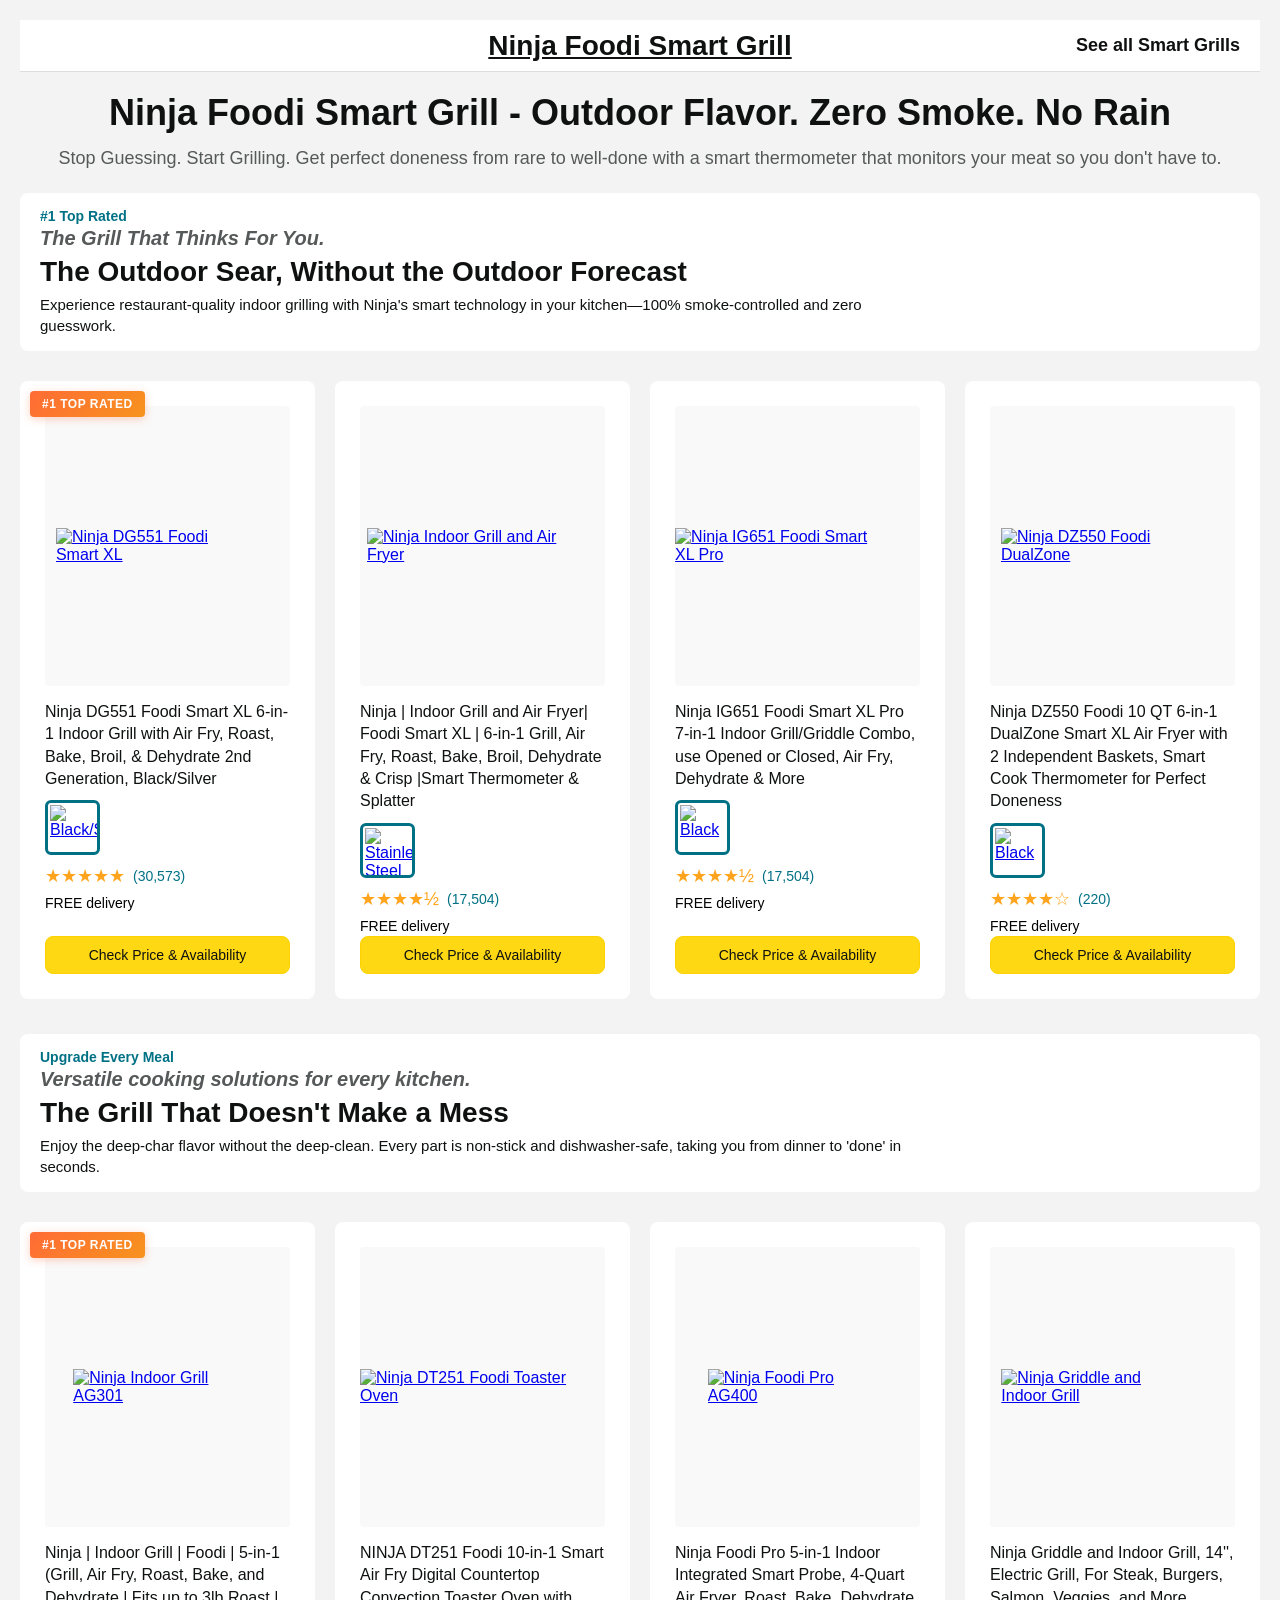
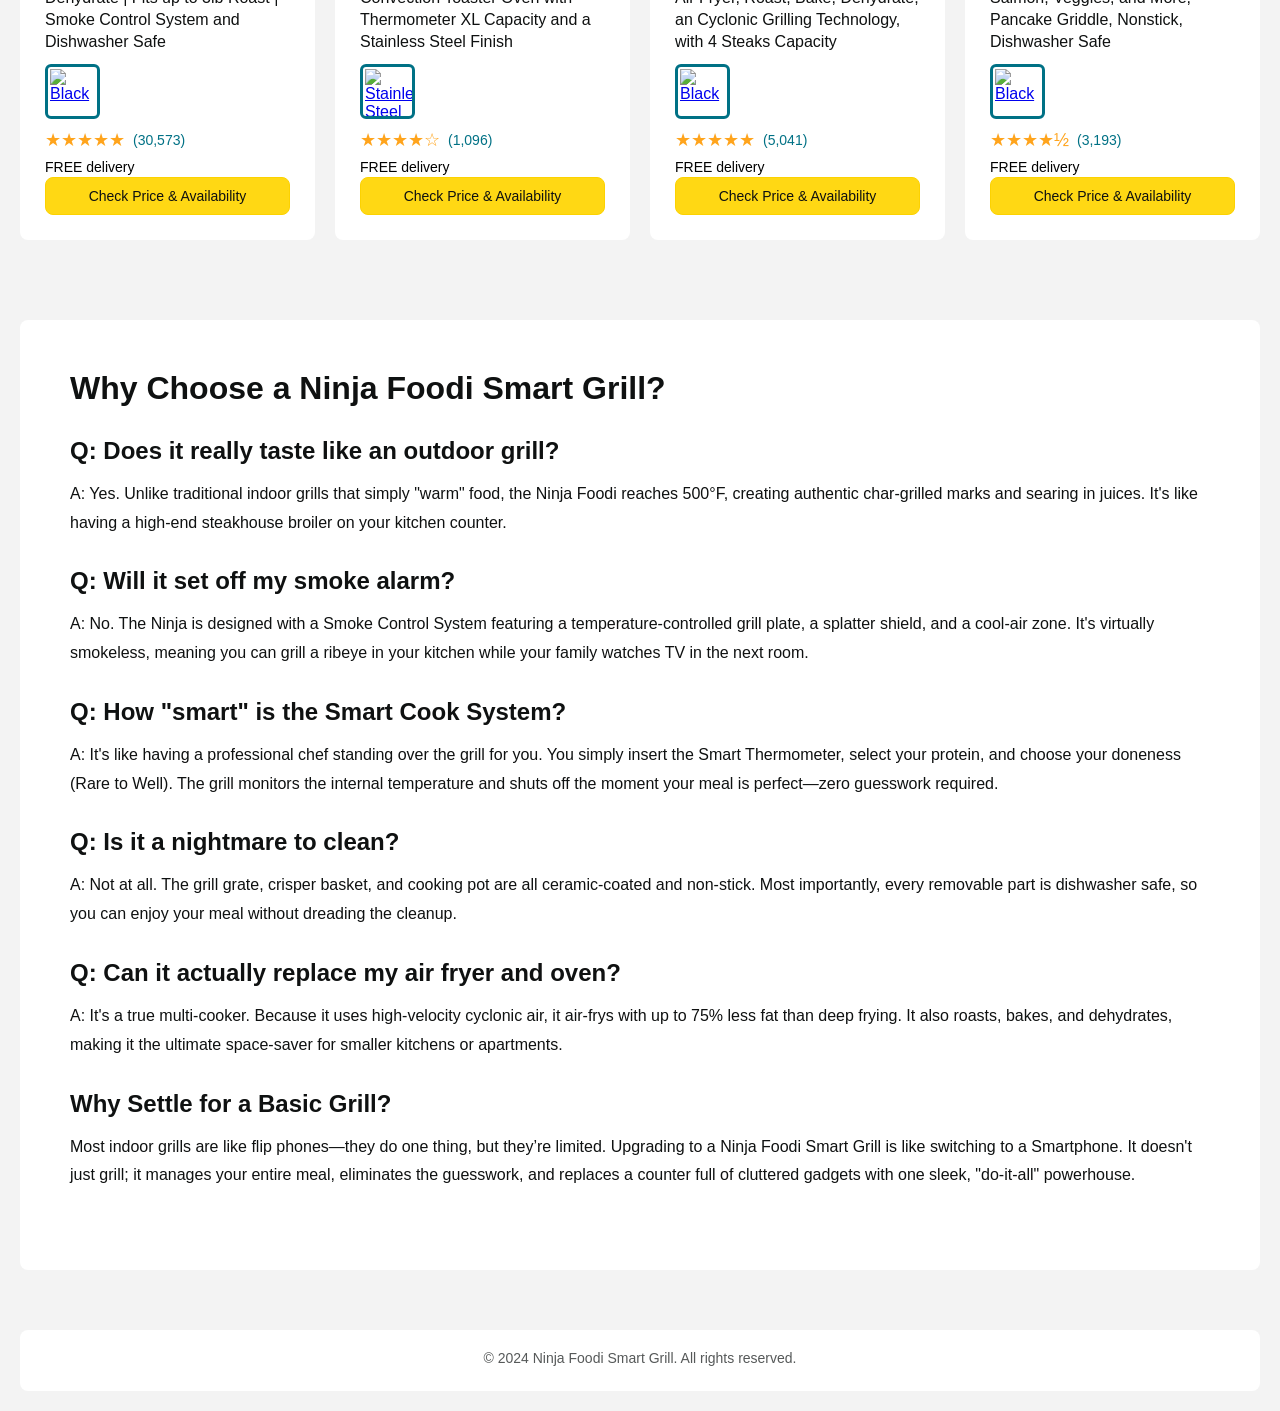
==== commit 5b5aeb6e: "Add files via upload" ====
--- a/index.html
+++ b/index.html
@@ -300,7 +300,6 @@
 
     <footer>
         <p>&copy; 2024 Ninja Foodi Smart Grill. All rights reserved.</p>
-        <p>Amazon and the Amazon logo are trademarks of Amazon.com, Inc. or its affiliates.</p>
     </footer>
 </body>
 </html>
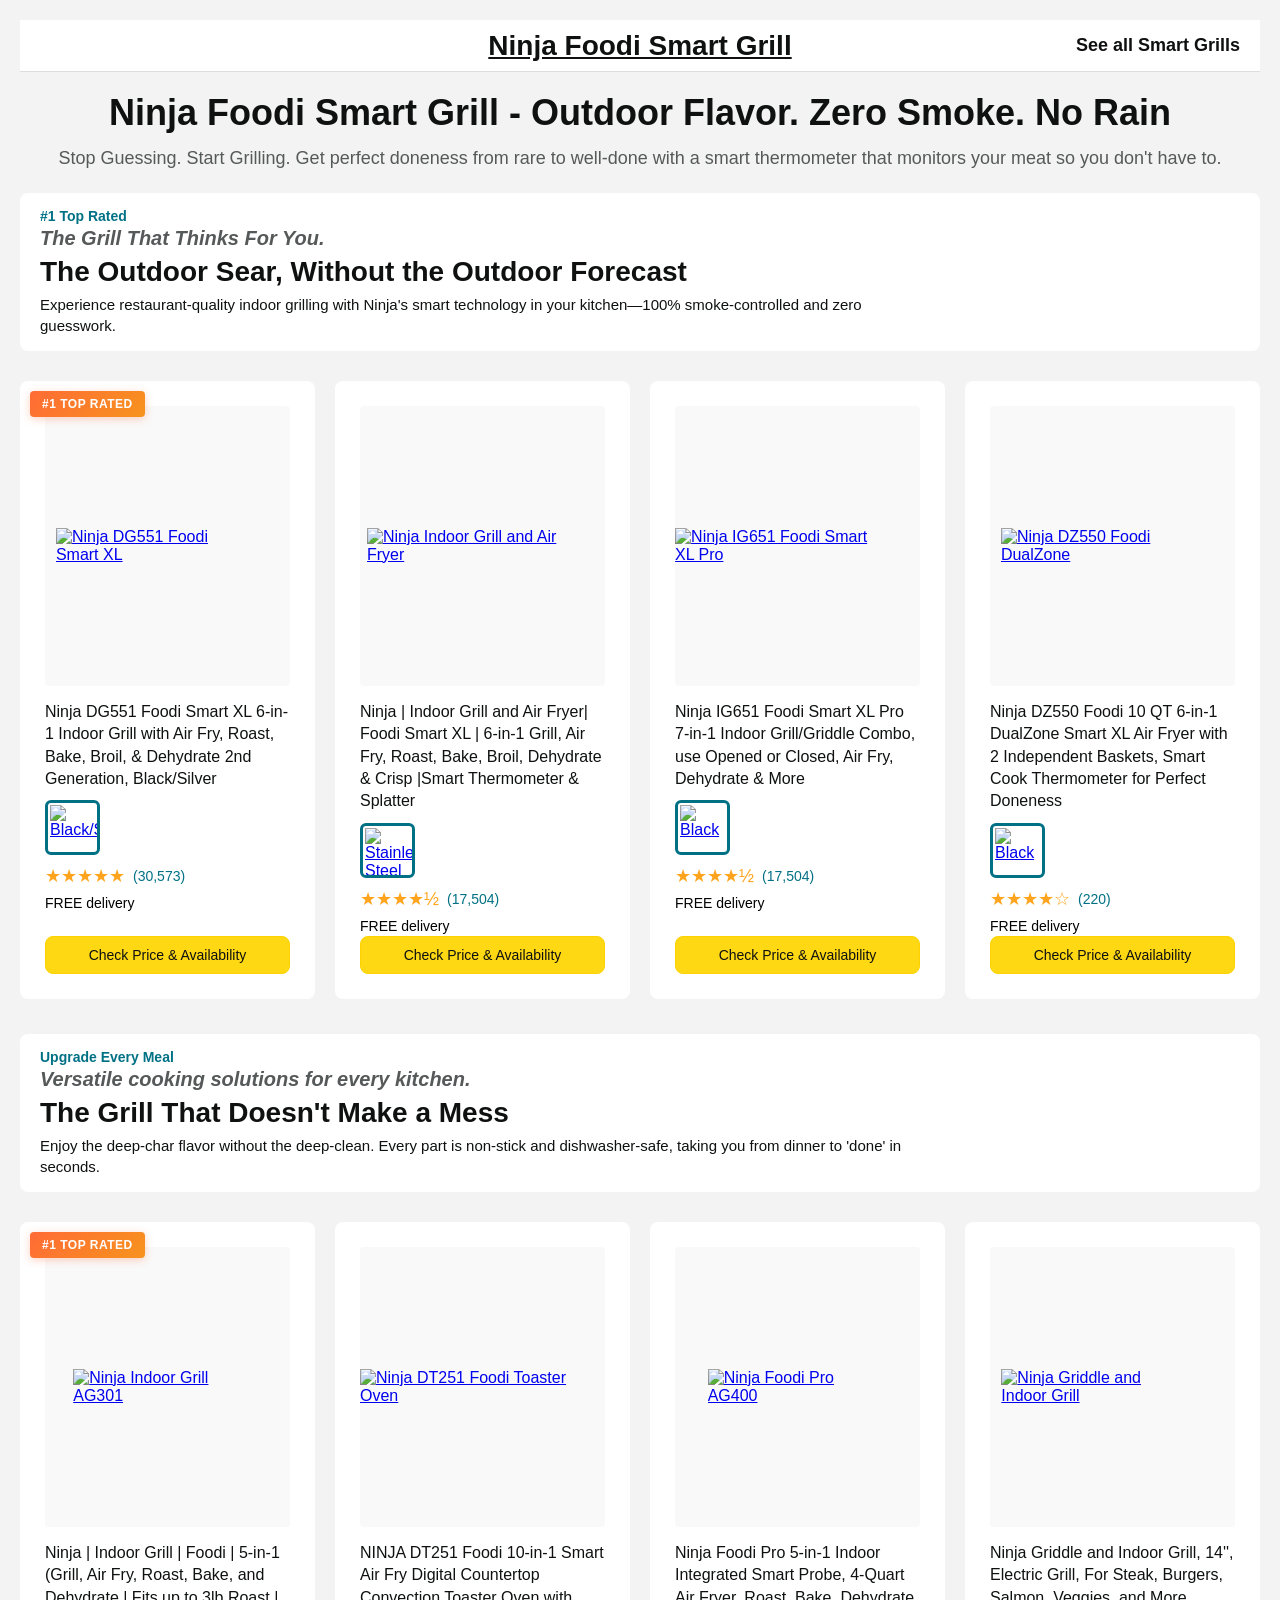
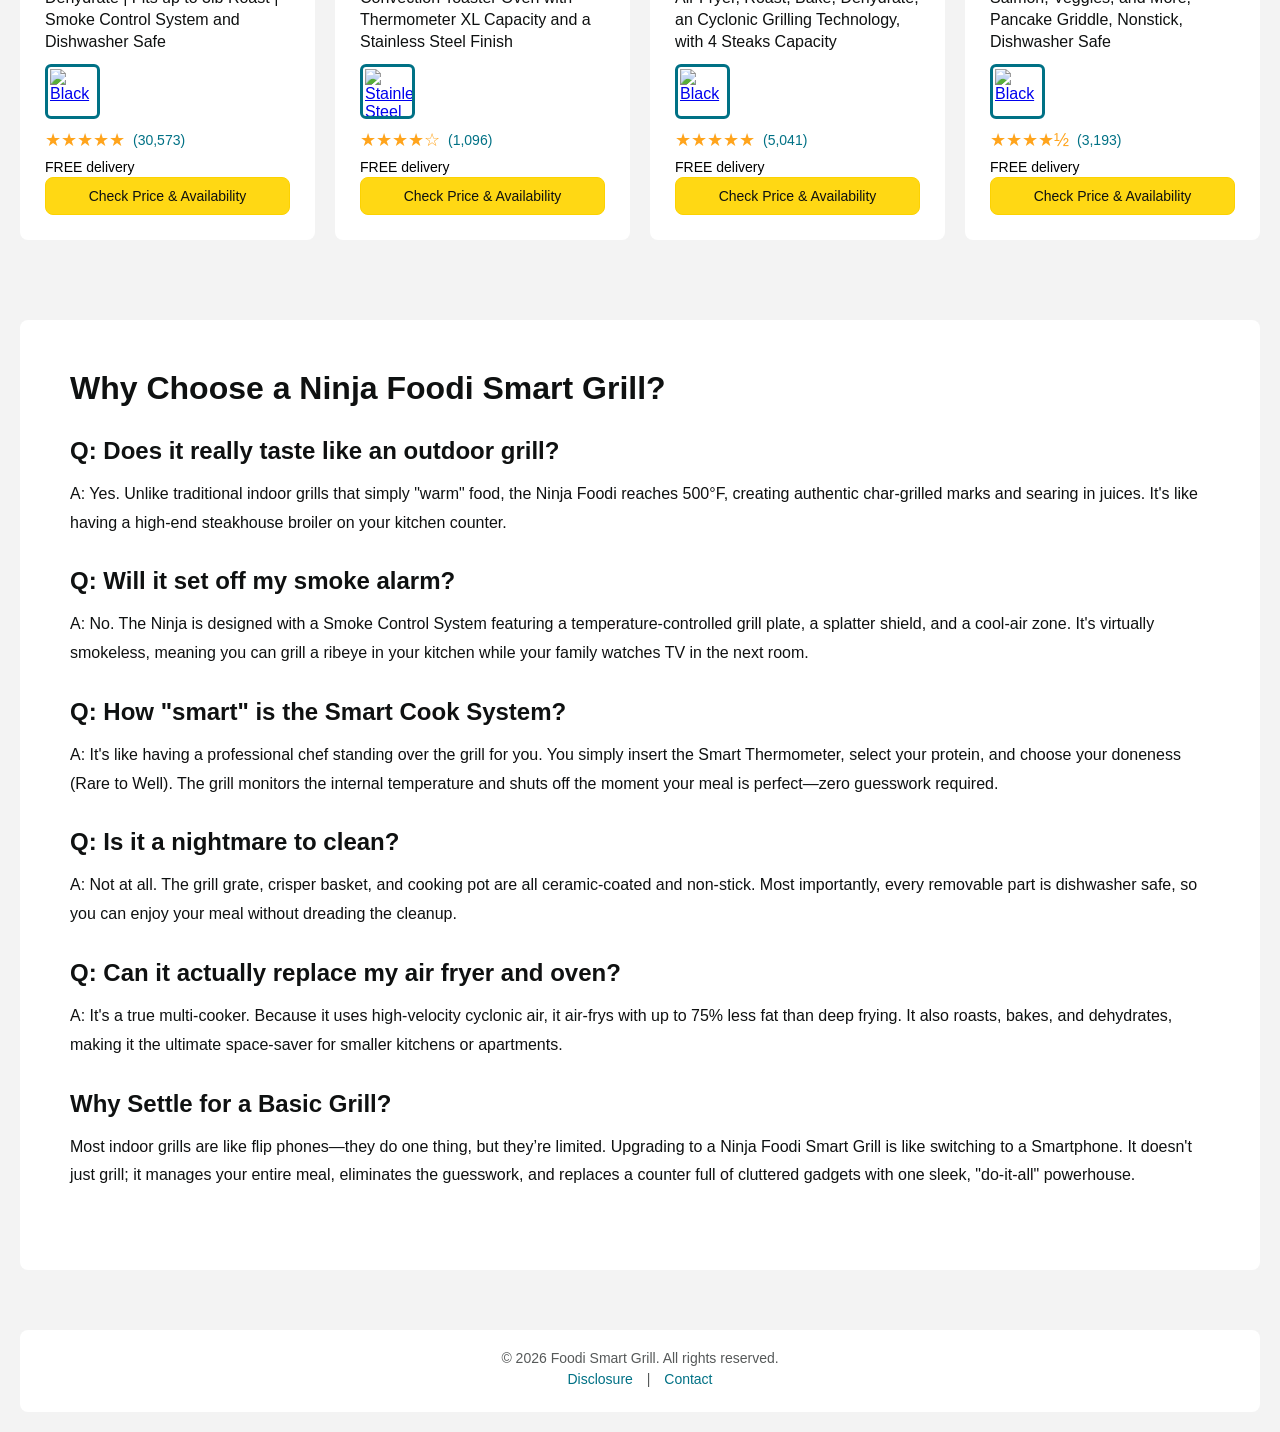
==== commit 8ee979f8: "Add files via upload" ====
--- a/index.html
+++ b/index.html
@@ -4,6 +4,15 @@
     <meta charset="UTF-8">
     <meta name="viewport" content="width=device-width, initial-scale=1.0">
     <title>Ninja Foodi Smart Grill - Top Picks</title>
+    <!-- Google tag (gtag.js) -->
+    <script async src="https://www.googletagmanager.com/gtag/js?id=AW-17792915141"></script>
+    <script>
+      window.dataLayer = window.dataLayer || [];
+      function gtag(){dataLayer.push(arguments);}
+      gtag('js', new Date());
+
+      gtag('config', 'AW-17792915141');
+    </script>
     <script type="text/javascript">
     (function(c,l,a,r,i,t,y){
         c[a]=c[a]||function(){(c[a].q=c[a].q||[]).push(arguments)};
@@ -299,7 +308,11 @@
     </div>
 
     <footer>
-        <p>&copy; 2024 Ninja Foodi Smart Grill. All rights reserved.</p>
+        <p>&copy; 2026 Foodi Smart Grill. All rights reserved.</p>
+        <p>
+            <a href="disclosure.html" style="color: #007185; text-decoration: none; margin: 0 10px;">Disclosure</a> | 
+            <a href="contact.html" style="color: #007185; text-decoration: none; margin: 0 10px;">Contact</a>
+        </p>
     </footer>
 </body>
 </html>
